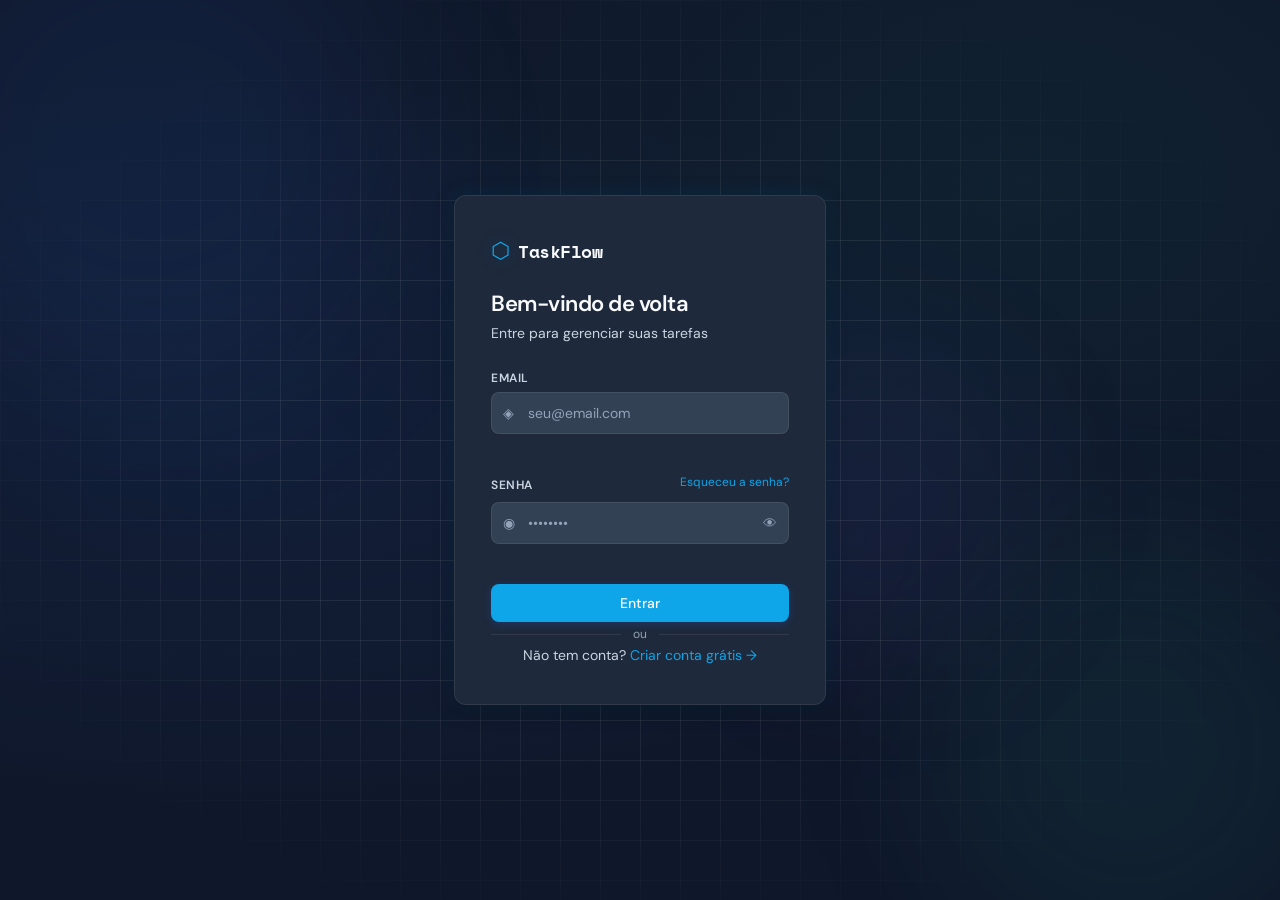
==== frontend/index.html @ a404d23e "forgot password" ====
<!DOCTYPE html>
<html lang="pt-BR">
<head>
    <meta charset="UTF-8">
    <meta name="viewport" content="width=device-width, initial-scale=1.0">
    <title>TaskFlow — Login</title>
    <link rel="preconnect" href="https://fonts.googleapis.com">
    <link href="https://fonts.googleapis.com/css2?family=Space+Mono:wght@400;700&family=DM+Sans:wght@300;400;500;600&display=swap" rel="stylesheet">
    <link rel="stylesheet" href="css/style.css">
</head>
<body class="auth-page">

    <div class="auth-bg">
        <div class="grid-overlay"></div>
        <div class="orb orb-1"></div>
        <div class="orb orb-2"></div>
        <div class="orb orb-3"></div>
    </div>

    <div class="auth-container">
        <div class="auth-card" id="loginCard">
            <div class="auth-header">
                <div class="logo">
                    <span class="logo-icon">⬡</span>
                    <span class="logo-text">TaskFlow</span>
                </div>
                <h1 class="auth-title">Bem-vindo de volta</h1>
                <p class="auth-subtitle">Entre para gerenciar suas tarefas</p>
            </div>

            <div id="authAlert" class="alert hidden"></div>

            <form id="loginForm" class="auth-form" novalidate>
                <div class="field-group">
                    <label class="field-label" for="loginEmail">Email</label>
                    <div class="field-wrapper">
                        <span class="field-icon">◈</span>
                        <input type="email" id="loginEmail" name="email"
                               class="field-input" placeholder="seu@email.com" autocomplete="email">
                    </div>
                    <span class="field-error" id="loginEmailError"></span>
                </div>

                <div class="field-group">
                    <div style="display: flex; justify-content: space-between; align-items: center;">
                        <label class="field-label" for="loginPassword">Senha</label>
                        <button type="button" class="link-btn" style="font-size: 12px; margin-bottom: 6px;" onclick="forgotPassword()">Esqueceu a senha?</button>
                    </div>
                    <div class="field-wrapper">
                        <span class="field-icon">◉</span>
                        <input type="password" id="loginPassword" name="password"
                               class="field-input" placeholder="••••••••" autocomplete="current-password">
                        <button type="button" class="toggle-password" onclick="togglePassword('loginPassword')">
                            <span id="loginPasswordEye">👁</span>
                        </button>
                    </div>
                    <span class="field-error" id="loginPasswordError"></span>
                </div>

                <button type="submit" class="btn-primary" id="loginBtn">
                    <span class="btn-text">Entrar</span>
                    <span class="btn-loader hidden">⟳</span>
                </button>
            </form>

            <div class="auth-divider"><span>ou</span></div>

            <p class="auth-switch">
                Não tem conta?
                <button class="link-btn" onclick="showRegister()">Criar conta grátis →</button>
            </p>
        </div>

        <!-- REGISTER CARD -->
        <div class="auth-card hidden" id="registerCard">
            <div class="auth-header">
                <div class="logo">
                    <span class="logo-icon">⬡</span>
                    <span class="logo-text">TaskFlow</span>
                </div>
                <h1 class="auth-title">Criar conta</h1>
                <p class="auth-subtitle">Comece a organizar suas tarefas hoje</p>
            </div>

            <div id="registerAlert" class="alert hidden"></div>

            <form id="registerForm" class="auth-form" novalidate>
                <div class="field-group">
                    <label class="field-label" for="registerName">Nome completo</label>
                    <div class="field-wrapper">
                        <span class="field-icon">◈</span>
                        <input type="text" id="registerName" name="name"
                               class="field-input" placeholder="Seu nome" autocomplete="name">
                    </div>
                    <span class="field-error" id="registerNameError"></span>
                </div>

                <div class="field-group">
                    <label class="field-label" for="registerEmail">Email</label>
                    <div class="field-wrapper">
                        <span class="field-icon">◈</span>
                        <input type="email" id="registerEmail" name="email"
                               class="field-input" placeholder="seu@email.com" autocomplete="email">
                    </div>
                    <span class="field-error" id="registerEmailError"></span>
                </div>

                <div class="field-group">
                    <label class="field-label" for="registerPassword">Senha</label>
                    <div class="field-wrapper">
                        <span class="field-icon">◉</span>
                        <input type="password" id="registerPassword" name="password"
                               class="field-input" placeholder="Mín. 6 caracteres" autocomplete="new-password">
                        <button type="button" class="toggle-password" onclick="togglePassword('registerPassword')">
                            <span id="registerPasswordEye">👁</span>
                        </button>
                    </div>
                    <span class="field-error" id="registerPasswordError"></span>
                </div>

                <button type="submit" class="btn-primary" id="registerBtn">
                    <span class="btn-text">Criar conta</span>
                    <span class="btn-loader hidden">⟳</span>
                </button>
            </form>

            <div class="auth-divider"><span>ou</span></div>

            <p class="auth-switch">
                Já tem conta?
                <button class="link-btn" onclick="showLogin()">Fazer login →</button>
            </p>
        </div>
    </div>

    <script src="js/auth.js"></script>
</body>
</html>
---- frontend/css/style.css ----
/* ============================================================
   TaskFlow — Dark Mission Control Theme
   Fonts: Space Mono (mono/headings) + DM Sans (body)
   ============================================================ */

:root {
  --bg:          #0f172a;
  --bg-2:        #1e293b;
  --bg-3:        #334155;
  --bg-4:        #475569;
  --border:      rgba(255, 255, 255, 0.08);
  --border-glow: rgba(56, 189, 248, 0.3);
  --glass-bg:    rgba(30, 41, 59, 0.85);
  --glass-overlay: rgba(15, 23, 42, 0.8);

  --accent:      #0ea5e9;
  --accent-dim:  rgba(14, 165, 233, 0.15);
  --accent-glow: rgba(14, 165, 233, 0.3);
  --green:       #10b981;
  --green-dim:   rgba(16, 185, 129, 0.15);
  --yellow:      #f59e0b;
  --yellow-dim:  rgba(245, 158, 11, 0.15);
  --red:         #ef4444;
  --red-dim:     rgba(239, 68, 68, 0.15);

  --text:        #f8fafc;
  --text-2:      #cbd5e1;
  --text-3:      #94a3b8;

  --radius:      8px;
  --radius-lg:   12px;
  --shadow:      0 4px 20px rgba(0, 0, 0, 0.4);
  --shadow-glow: 0 0 20px rgba(14, 165, 233, 0.15);

  --sidebar-w:   260px;
  --topbar-h:    72px;
}

:root[data-theme="light"] {
  --bg:          #f8fafc;
  --bg-2:        #ffffff;
  --bg-3:        #f1f5f9;
  --bg-4:        #e2e8f0;
  --border:      rgba(0, 0, 0, 0.08);
  --border-glow: rgba(14, 165, 233, 0.2);
  --glass-bg:    rgba(255, 255, 255, 0.85);
  --glass-overlay: rgba(248, 250, 252, 0.8);

  --accent:      #0284c7;
  --accent-dim:  rgba(2, 132, 199, 0.1);
  --accent-glow: rgba(2, 132, 199, 0.2);
  --green:       #059669;
  --green-dim:   rgba(5, 150, 105, 0.1);
  --yellow:      #d97706;
  --yellow-dim:  rgba(217, 119, 6, 0.1);
  --red:         #dc2626;
  --red-dim:     rgba(220, 38, 38, 0.1);

  --text:        #0f172a;
  --text-2:      #475569;
  --text-3:      #64748b;

  --shadow:      0 4px 16px rgba(0, 0, 0, 0.06);
  --shadow-glow: 0 0 16px rgba(2, 132, 199, 0.1);
}

*, *::before, *::after { box-sizing: border-box; margin: 0; padding: 0; }

html { font-size: 15px; }

body {
  font-family: 'DM Sans', sans-serif;
  background: var(--bg);
  color: var(--text);
  min-height: 100vh;
  -webkit-font-smoothing: antialiased;
}

/* ============================================================
   SCROLLBAR
   ============================================================ */
::-webkit-scrollbar { width: 6px; }
::-webkit-scrollbar-track { background: transparent; }
::-webkit-scrollbar-thumb { background: var(--bg-4); border-radius: 3px; }
::-webkit-scrollbar-thumb:hover { background: var(--accent); }

/* ============================================================
   AUTH PAGE
   ============================================================ */
.auth-page { display: flex; align-items: center; justify-content: center; min-height: 100vh; overflow: hidden; }

.auth-bg {
  position: fixed; inset: 0; z-index: 0;
  background: radial-gradient(ellipse at 20% 50%, rgba(59,130,246,0.07) 0%, transparent 60%),
              radial-gradient(ellipse at 80% 20%, rgba(34,211,165,0.05) 0%, transparent 50%),
              var(--bg);
}

.grid-overlay {
  position: absolute; inset: 0;
  background-image:
    linear-gradient(var(--border) 1px, transparent 1px),
    linear-gradient(90deg, var(--border) 1px, transparent 1px);
  background-size: 40px 40px;
  mask-image: radial-gradient(ellipse at center, black 40%, transparent 80%);
}

.orb {
  position: absolute; border-radius: 50%;
  filter: blur(80px); pointer-events: none;
}
.orb-1 { width:500px; height:500px; background: rgba(59,130,246,0.08); top:-100px; left:-100px; }
.orb-2 { width:400px; height:400px; background: rgba(34,211,165,0.06); bottom:-50px; right:-50px; }
.orb-3 { width:300px; height:300px; background: rgba(139,92,246,0.05); top:40%; right:20%; }

.auth-container { position: relative; z-index: 1; width: 100%; max-width: 420px; padding: 24px; }

.auth-card {
  background: var(--bg-2);
  border: 1px solid var(--border);
  border-radius: var(--radius-lg);
  padding: 40px 36px;
  box-shadow: var(--shadow), var(--shadow-glow);
  animation: cardIn 0.4s cubic-bezier(0.16, 1, 0.3, 1);
}

@keyframes cardIn {
  from { opacity: 0; transform: translateY(20px) scale(0.97); }
  to   { opacity: 1; transform: translateY(0) scale(1); }
}

.logo {
  display: flex; align-items: center; gap: 8px; margin-bottom: 24px;
}
.logo-icon {
  font-size: 22px; color: var(--accent);
  text-shadow: 0 0 20px var(--accent-glow);
}
.logo-text {
  font-family: 'Space Mono', monospace;
  font-size: 18px; font-weight: 700;
  letter-spacing: -0.5px; color: var(--text);
}

.auth-title {
  font-size: 22px; font-weight: 600;
  letter-spacing: -0.5px; margin-bottom: 6px;
}
.auth-subtitle { color: var(--text-2); font-size: 14px; margin-bottom: 28px; }

/* ============================================================
   FORM FIELDS
   ============================================================ */
.auth-form, .modal-form { display: flex; flex-direction: column; gap: 18px; }

.field-group { display: flex; flex-direction: column; gap: 6px; }
.field-label { font-size: 12px; font-weight: 600; color: var(--text-2); letter-spacing: 0.5px; text-transform: uppercase; }

.field-wrapper {
  position: relative; display: flex; align-items: center;
}
.field-icon {
  position: absolute; left: 12px; color: var(--text-3); font-size: 14px; pointer-events: none;
}
.field-input {
  width: 100%;
  background: var(--bg-3);
  border: 1px solid var(--border);
  border-radius: var(--radius);
  color: var(--text);
  font-family: 'DM Sans', sans-serif;
  font-size: 14px;
  padding: 11px 14px 11px 36px;
  outline: none;
  transition: border-color 0.2s, box-shadow 0.2s, background 0.2s;
}
.field-input:not(.field-textarea):not(.field-select) { padding-left: 36px; }
.field-textarea { padding: 11px 14px; resize: vertical; min-height: 80px; }
.field-select  { padding: 11px 14px; cursor: pointer; appearance: none; background-image: url("data:image/svg+xml,%3Csvg xmlns='http://www.w3.org/2000/svg' width='12' height='12' fill='%238fa3c0' viewBox='0 0 16 16'%3E%3Cpath d='M8 11L2 5h12z'/%3E%3C/svg%3E"); background-repeat: no-repeat; background-position: right 12px center; }

.field-input::placeholder { color: var(--text-3); }
.field-input:focus {
  border-color: var(--accent);
  box-shadow: 0 0 0 3px var(--accent-dim);
  background: var(--bg-4);
}
.field-input.error { border-color: var(--red); box-shadow: 0 0 0 3px var(--red-dim); }
.field-error { font-size: 12px; color: var(--red); min-height: 16px; }

.toggle-password {
  position: absolute; right: 12px;
  background: none; border: none; cursor: pointer;
  color: var(--text-3); font-size: 14px;
  transition: color 0.2s;
}
.toggle-password:hover { color: var(--accent); }

/* ============================================================
   BUTTONS
   ============================================================ */
.btn-primary {
  display: flex; align-items: center; justify-content: center; gap: 8px;
  background: var(--accent);
  color: white;
  border: none; border-radius: var(--radius);
  font-family: 'DM Sans', sans-serif;
  font-size: 14px; font-weight: 500;
  padding: 10px 18px;
  cursor: pointer;
  transition: all 0.2s cubic-bezier(0.4, 0, 0.2, 1);
  box-shadow: 0 2px 8px rgba(37, 99, 235, 0.25);
  width: 100%;
}
.btn-primary:hover { background: #1d4ed8; box-shadow: 0 4px 12px rgba(37, 99, 235, 0.35); transform: translateY(-1px); }
.btn-primary:active { transform: scale(0.98); }
.btn-primary.small { width: auto; padding: 8px 16px; font-size: 13px; }
.btn-primary:disabled { opacity: 0.6; cursor: not-allowed; transform: none; }

.btn-ghost {
  background: transparent; border: 1px solid var(--border);
  color: var(--text-2); border-radius: var(--radius);
  font-family: 'DM Sans', sans-serif;
  font-size: 14px; font-weight: 500;
  padding: 10px 20px; cursor: pointer;
  transition: all 0.2s;
}
.btn-ghost:hover { border-color: var(--border-glow); color: var(--text); background: var(--bg-3); }

.btn-danger {
  background: var(--red); color: white; border: none;
  border-radius: var(--radius); font-family: 'DM Sans', sans-serif;
  font-size: 14px; font-weight: 600; padding: 10px 20px;
  cursor: pointer; transition: all 0.2s;
  box-shadow: 0 4px 16px rgba(239,68,68,0.3);
}
.btn-danger:hover { background: #dc2626; }

.btn-loader { animation: spin 0.8s linear infinite; display: inline-block; }
@keyframes spin { to { transform: rotate(360deg); } }

.link-btn {
  background: none; border: none; color: var(--accent);
  cursor: pointer; font-size: 14px; font-family: 'DM Sans', sans-serif;
  padding: 0; transition: color 0.2s;
}
.link-btn:hover { color: #60a5fa; text-decoration: underline; }

/* ============================================================
   AUTH EXTRAS
   ============================================================ */
.auth-divider {
  display: flex; align-items: center; gap: 12px; margin: 4px 0;
  color: var(--text-3); font-size: 12px;
}
.auth-divider::before, .auth-divider::after {
  content: ''; flex: 1; height: 1px; background: var(--border);
}

.auth-switch { text-align: center; color: var(--text-2); font-size: 14px; }

/* ============================================================
   ALERT
   ============================================================ */
.alert {
  padding: 12px 14px; border-radius: var(--radius);
  font-size: 13px; margin-bottom: 4px;
  animation: fadeIn 0.3s ease;
}
.alert.success { background: var(--green-dim); border: 1px solid rgba(34,211,165,0.3); color: var(--green); }
.alert.error   { background: var(--red-dim); border: 1px solid rgba(239,68,68,0.3); color: #fc8181; }
@keyframes fadeIn { from { opacity:0; transform:translateY(-4px); } to { opacity:1; transform:translateY(0); } }

/* ============================================================
   DASHBOARD LAYOUT
   ============================================================ */
.dashboard-page { display: flex; overflow: hidden; height: 100vh; }

.sidebar {
  width: var(--sidebar-w);
  background: var(--glass-bg);
  backdrop-filter: blur(12px);
  -webkit-backdrop-filter: blur(12px);
  border-right: 1px solid var(--border);
  display: flex; flex-direction: column;
  flex-shrink: 0;
  transition: width 0.25s ease, transform 0.25s ease;
  z-index: 100;
}

.sidebar-header {
  padding: 20px 20px 16px;
  border-bottom: 1px solid var(--border);
}

.sidebar-nav {
  flex: 1; padding: 16px 12px;
  display: flex; flex-direction: column; gap: 4px;
  overflow-y: auto;
}

.nav-item {
  display: flex; align-items: center; gap: 10px;
  background: transparent; border: none;
  color: var(--text-2); font-family: 'DM Sans', sans-serif;
  font-size: 14px; font-weight: 500;
  padding: 9px 12px; border-radius: 8px;
  cursor: pointer; text-align: left; width: 100%;
  transition: all 0.15s;
}
.nav-item:hover  { background: var(--bg-3); color: var(--text); }
.nav-item.active { background: var(--accent-dim); color: var(--accent); }
.nav-item.active .nav-icon { color: var(--accent); }
.nav-icon { font-size: 16px; width: 18px; text-align: center; }
.nav-badge {
  margin-left: auto; background: var(--bg-4);
  color: var(--text-2); font-size: 11px; font-weight: 600;
  padding: 2px 7px; border-radius: 10px;
  font-family: 'Space Mono', monospace;
}
.nav-item.active .nav-badge { background: var(--accent-dim); color: var(--accent); }

.sidebar-footer {
  padding: 14px 16px;
  border-top: 1px solid var(--border);
  display: flex; align-items: center; gap: 10px;
}
.user-card { flex: 1; display: flex; align-items: center; gap: 10px; overflow: hidden; }
.user-avatar {
  width: 32px; height: 32px; border-radius: 8px;
  background: var(--accent-dim); color: var(--accent);
  display: flex; align-items: center; justify-content: center;
  font-family: 'Space Mono', monospace; font-size: 13px; font-weight: 700;
  flex-shrink: 0;
}
.user-info { display: flex; flex-direction: column; overflow: hidden; }
.user-name  { font-size: 13px; font-weight: 600; white-space: nowrap; overflow: hidden; text-overflow: ellipsis; }
.user-email { font-size: 11px; color: var(--text-3); white-space: nowrap; overflow: hidden; text-overflow: ellipsis; }

.btn-logout {
  background: none; border: 1px solid var(--border);
  color: var(--text-3); border-radius: 6px;
  width: 30px; height: 30px; cursor: pointer;
  font-size: 14px; flex-shrink: 0;
  transition: all 0.2s;
}
.btn-logout:hover { border-color: var(--red); color: var(--red); background: var(--red-dim); }

/* ============================================================
   MAIN CONTENT
   ============================================================ */
.main-content {
  flex: 1; overflow-y: auto;
  display: flex; flex-direction: column;
}

.topbar {
  height: var(--topbar-h);
  display: flex; align-items: center; justify-content: space-between;
  padding: 0 28px; gap: 16px;
  background: var(--glass-bg);
  backdrop-filter: blur(12px);
  -webkit-backdrop-filter: blur(12px);
  border-bottom: 1px solid var(--border);
  position: sticky; top: 0; z-index: 50;
}
.topbar-left { display: flex; align-items: center; gap: 16px; flex: 1; }
.menu-toggle {
  background: none; border: none; color: var(--text-2);
  font-size: 18px; cursor: pointer;
  padding: 6px; border-radius: 6px; display: none;
}

.search-wrapper { position: relative; flex: 1; max-width: 360px; }
.search-icon { position: absolute; left: 12px; top: 50%; transform: translateY(-50%); color: var(--text-3); font-size: 15px; }
.search-input {
  width: 100%;
  background: var(--bg-3); border: 1px solid var(--border);
  border-radius: var(--radius); color: var(--text);
  font-family: 'DM Sans', sans-serif; font-size: 14px;
  padding: 8px 14px 8px 36px; outline: none;
  transition: all 0.2s;
}
.search-input::placeholder { color: var(--text-3); }
.search-input:focus { border-color: var(--accent); box-shadow: 0 0 0 3px var(--accent-dim); }

.btn-new-task {
  display: flex; align-items: center; gap: 6px;
  background: var(--accent); color: white; border: none;
  border-radius: var(--radius); font-family: 'DM Sans', sans-serif;
  font-size: 13px; font-weight: 600; padding: 8px 16px;
  cursor: pointer; white-space: nowrap;
  transition: all 0.2s;
  box-shadow: 0 4px 16px var(--accent-glow);
}
.btn-new-task:hover { background: #2563eb; }

/* ============================================================
   STATS
   ============================================================ */
.stats-section {
  display: grid; grid-template-columns: repeat(4, 1fr); gap: 16px;
  padding: 24px 28px 0;
}

.stat-card {
  background: var(--bg-2);
  border: 1px solid var(--border);
  border-radius: var(--radius-lg); padding: 20px;
  transition: transform 0.2s cubic-bezier(0.4, 0, 0.2, 1), border-color 0.2s, box-shadow 0.2s;
}
.stat-card:hover { transform: translateY(-2px); border-color: var(--border-glow); box-shadow: var(--shadow); }

.stat-value {
  font-family: 'Space Mono', monospace;
  font-size: 28px; font-weight: 700; color: var(--text);
  letter-spacing: -1px; margin-bottom: 4px;
}
.stat-label { font-size: 12px; color: var(--text-2); font-weight: 500; text-transform: uppercase; letter-spacing: 0.5px; margin-bottom: 12px; }
.stat-bar { height: 3px; background: var(--bg-4); border-radius: 2px; overflow: hidden; }
.stat-fill { height: 100%; border-radius: 2px; transition: width 0.6s cubic-bezier(0.34, 1.56, 0.64, 1); }
.stat-fill-todo     { background: var(--yellow); }
.stat-fill-progress { background: var(--accent); }
.stat-fill-done     { background: var(--green); }

/* ============================================================
   TASKS SECTION
   ============================================================ */
.tasks-section { padding: 24px 28px 40px; flex: 1; }

.tasks-header {
  display: flex; align-items: center; justify-content: space-between;
  margin-bottom: 20px;
}
.tasks-title {
  font-size: 18px; font-weight: 600; letter-spacing: -0.3px;
}
.sort-select {
  background: var(--bg-3); border: 1px solid var(--border);
  color: var(--text-2); border-radius: var(--radius);
  font-family: 'DM Sans', sans-serif; font-size: 13px;
  padding: 6px 12px; cursor: pointer; outline: none;
}

.empty-state {
  display: flex; flex-direction: column; align-items: center; gap: 12px;
  padding: 60px 20px; color: var(--text-3);
}
.empty-icon { font-size: 36px; opacity: 0.5; }
.empty-state p { font-size: 15px; }
.spin { animation: spin 1.5s linear infinite; }

/* ============================================================
   TASK GRID
   ============================================================ */
.task-grid {
  display: grid;
  grid-template-columns: repeat(auto-fill, minmax(290px, 1fr));
  gap: 14px;
}

.task-card {
  background: var(--bg-2);
  border: 1px solid var(--border);
  border-radius: var(--radius-lg); padding: 18px;
  display: flex; flex-direction: column; gap: 12px;
  transition: transform 0.2s cubic-bezier(0.4, 0, 0.2, 1), border-color 0.2s, box-shadow 0.2s;
  animation: cardIn 0.3s cubic-bezier(0.4, 0, 0.2, 1);
  cursor: default;
  position: relative;
  overflow: hidden;
}
.task-card::before {
  content: ''; position: absolute;
  left: 0; top: 0; bottom: 0; width: 3px;
}
.task-card.priority-HIGH::before  { background: var(--red); }
.task-card.priority-MEDIUM::before { background: var(--yellow); }
.task-card.priority-LOW::before   { background: var(--green); }

.task-card:hover { border-color: var(--border-glow); transform: translateY(-2px); box-shadow: 0 8px 24px rgba(0, 0, 0, 0.2); }

.task-card-header { display: flex; align-items: flex-start; justify-content: space-between; gap: 8px; }
.task-card-title {
  font-size: 14px; font-weight: 600; line-height: 1.4;
  flex: 1;
}
.task-card.status-DONE .task-card-title { text-decoration: line-through; color: var(--text-3); }

.task-card-actions { display: flex; gap: 4px; flex-shrink: 0; }
.task-action-btn {
  background: none; border: none; cursor: pointer;
  color: var(--text-3); font-size: 13px;
  padding: 4px 6px; border-radius: 6px;
  transition: all 0.15s;
}
.task-action-btn:hover { color: var(--accent); background: var(--accent-dim); }
.task-action-btn.delete:hover { color: var(--red); background: var(--red-dim); }

.task-card-desc { font-size: 13px; color: var(--text-2); line-height: 1.5; display: -webkit-box; -webkit-line-clamp: 2; -webkit-box-orient: vertical; overflow: hidden; }

.task-card-meta { display: flex; align-items: center; gap: 8px; flex-wrap: wrap; }

.task-badge {
  display: inline-flex; align-items: center; gap: 4px;
  font-size: 11px; font-weight: 600; padding: 3px 8px;
  border-radius: 20px; letter-spacing: 0.3px;
}
.badge-status-TODO       { background: var(--yellow-dim); color: var(--yellow); }
.badge-status-IN_PROGRESS{ background: var(--accent-dim); color: var(--accent); }
.badge-status-DONE       { background: var(--green-dim);  color: var(--green); }
.badge-priority-HIGH     { background: var(--red-dim);    color: var(--red); }
.badge-priority-MEDIUM   { background: var(--yellow-dim); color: var(--yellow); }
.badge-priority-LOW      { background: var(--green-dim);  color: var(--green); }

.task-due-date { font-size: 11px; color: var(--text-3); margin-left: auto; }
.task-due-date.overdue { color: var(--red); }

/* Status quick-change select */
.status-select {
  background: transparent; border: none;
  font-family: 'DM Sans', sans-serif; font-size: 11px;
  cursor: pointer; padding: 0; outline: none;
  color: inherit;
}

/* ============================================================
   MODAL
   ============================================================ */
.modal-overlay {
  position: fixed; inset: 0; z-index: 200;
  background: var(--glass-overlay);
  backdrop-filter: blur(4px);
  display: flex; align-items: center; justify-content: center;
  padding: 24px;
  animation: fadeIn 0.2s ease;
}

.modal-card {
  background: var(--bg-2);
  border: 1px solid var(--border);
  border-radius: var(--radius-lg); padding: 28px;
  width: 100%; max-width: 500px;
  box-shadow: 0 12px 40px rgba(0, 0, 0, 0.4);
  animation: cardIn 0.3s cubic-bezier(0.4, 0, 0.2, 1);
}
.modal-sm { max-width: 380px; }

.modal-header { display: flex; align-items: center; justify-content: space-between; margin-bottom: 20px; }
.modal-title  { font-size: 17px; font-weight: 600; letter-spacing: -0.3px; }
.modal-close  {
  background: none; border: none; color: var(--text-3);
  font-size: 16px; cursor: pointer; padding: 4px 8px;
  border-radius: 6px; transition: all 0.15s;
}
.modal-close:hover { color: var(--text); background: var(--bg-3); }

.modal-row { display: grid; grid-template-columns: 1fr 1fr; gap: 14px; }

.modal-actions { display: flex; justify-content: flex-end; gap: 10px; margin-top: 8px; }
.modal-actions .btn-primary { width: auto; }

.delete-confirm-text { color: var(--text-2); font-size: 14px; line-height: 1.6; margin-bottom: 20px; }

/* ============================================================
   UTILITIES
   ============================================================ */
.hidden { display: none !important; }

/* ============================================================
   RESPONSIVE
   ============================================================ */
@media (max-width: 900px) {
  .stats-section { grid-template-columns: repeat(2, 1fr); }
  .sidebar { position: fixed; left: 0; top: 0; bottom: 0; transform: translateX(-100%); }
  .sidebar.open { transform: translateX(0); }
  .menu-toggle { display: block; }
  .topbar { padding: 0 16px; }
  .tasks-section, .stats-section { padding-left: 16px; padding-right: 16px; }
}
@media (max-width: 560px) {
  .stats-section { grid-template-columns: repeat(2, 1fr); gap: 10px; }
  .modal-row { grid-template-columns: 1fr; }
  .auth-card { padding: 28px 20px; }
}
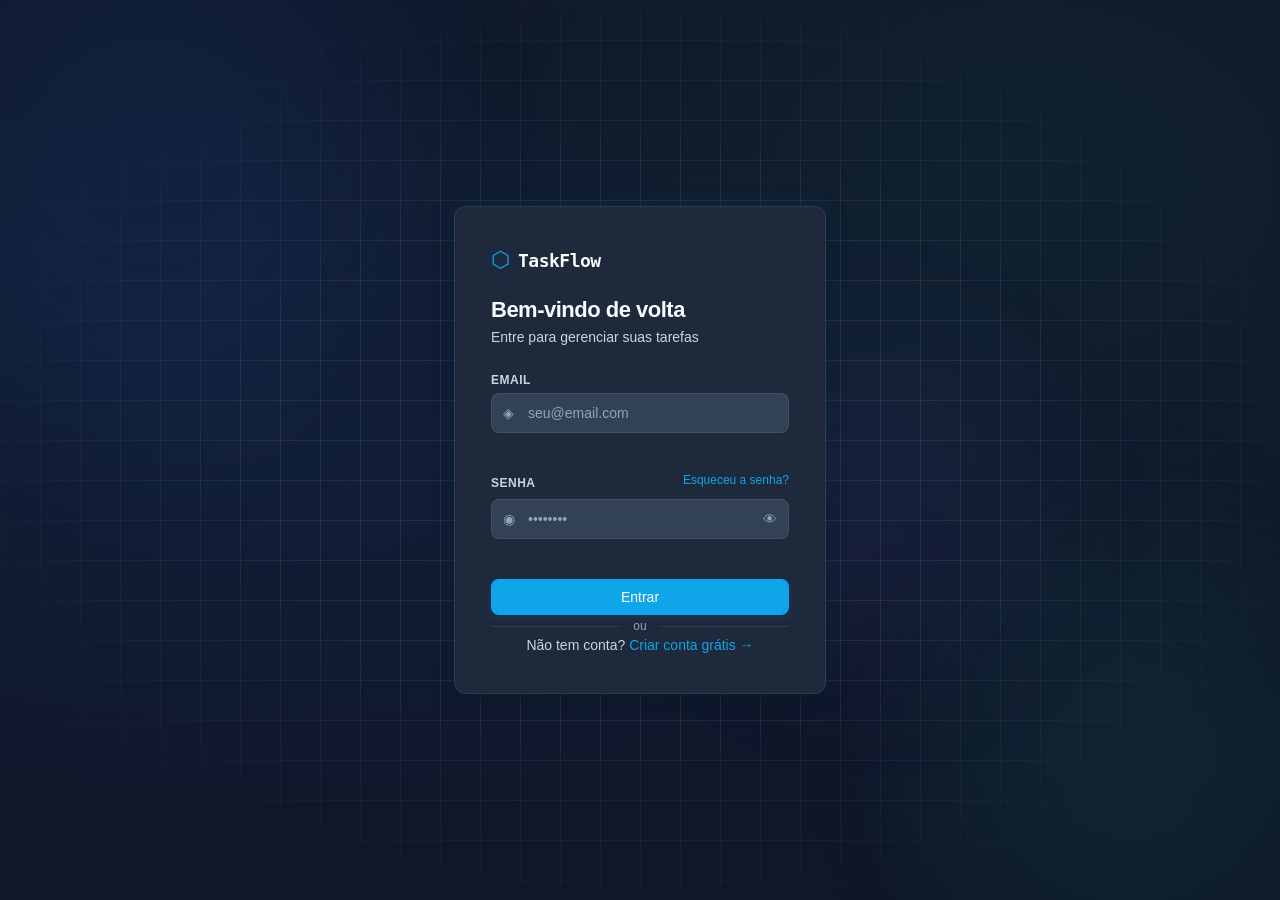
==== commit bd0d75ea: "Frontend update" ====
--- a/frontend/index.html
+++ b/frontend/index.html
@@ -4,6 +4,7 @@
     <meta charset="UTF-8">
     <meta name="viewport" content="width=device-width, initial-scale=1.0">
     <title>TaskFlow — Login</title>
+    <meta http-equiv="Content-Security-Policy" content="default-src 'self'; script-src 'self'; style-src 'self' 'unsafe-inline' https://fonts.googleapis.com; font-src 'self' https://fonts.gstatic.com; connect-src 'self' http://localhost:8080 https://task-manager-with-login.onrender.com; img-src 'self' data: blob:;">
     <link rel="preconnect" href="https://fonts.googleapis.com">
     <link href="https://fonts.googleapis.com/css2?family=Space+Mono:wght@400;700&family=DM+Sans:wght@300;400;500;600&display=swap" rel="stylesheet">
     <link rel="stylesheet" href="css/style.css">
@@ -44,13 +45,13 @@
                 <div class="field-group">
                     <div style="display: flex; justify-content: space-between; align-items: center;">
                         <label class="field-label" for="loginPassword">Senha</label>
-                        <button type="button" class="link-btn" style="font-size: 12px; margin-bottom: 6px;" onclick="forgotPassword()">Esqueceu a senha?</button>
+                        <a href="forgot_password.html" class="link-btn" style="font-size: 12px; margin-bottom: 6px; text-decoration: none;">Esqueceu a senha?</a>
                     </div>
                     <div class="field-wrapper">
                         <span class="field-icon">◉</span>
                         <input type="password" id="loginPassword" name="password"
                                class="field-input" placeholder="••••••••" autocomplete="current-password">
-                        <button type="button" class="toggle-password" onclick="togglePassword('loginPassword')">
+                        <button type="button" class="toggle-password" data-target="loginPassword">
                             <span id="loginPasswordEye">👁</span>
                         </button>
                     </div>
@@ -67,7 +68,7 @@
 
             <p class="auth-switch">
                 Não tem conta?
-                <button class="link-btn" onclick="showRegister()">Criar conta grátis →</button>
+                <button type="button" class="link-btn" id="btnShowRegister">Criar conta grátis →</button>
             </p>
         </div>
 
@@ -111,7 +112,7 @@
                         <span class="field-icon">◉</span>
                         <input type="password" id="registerPassword" name="password"
                                class="field-input" placeholder="Mín. 6 caracteres" autocomplete="new-password">
-                        <button type="button" class="toggle-password" onclick="togglePassword('registerPassword')">
+                        <button type="button" class="toggle-password" data-target="registerPassword">
                             <span id="registerPasswordEye">👁</span>
                         </button>
                     </div>
@@ -128,7 +129,7 @@
 
             <p class="auth-switch">
                 Já tem conta?
-                <button class="link-btn" onclick="showLogin()">Fazer login →</button>
+                <button type="button" class="link-btn" id="btnShowLogin">Fazer login →</button>
             </p>
         </div>
     </div>
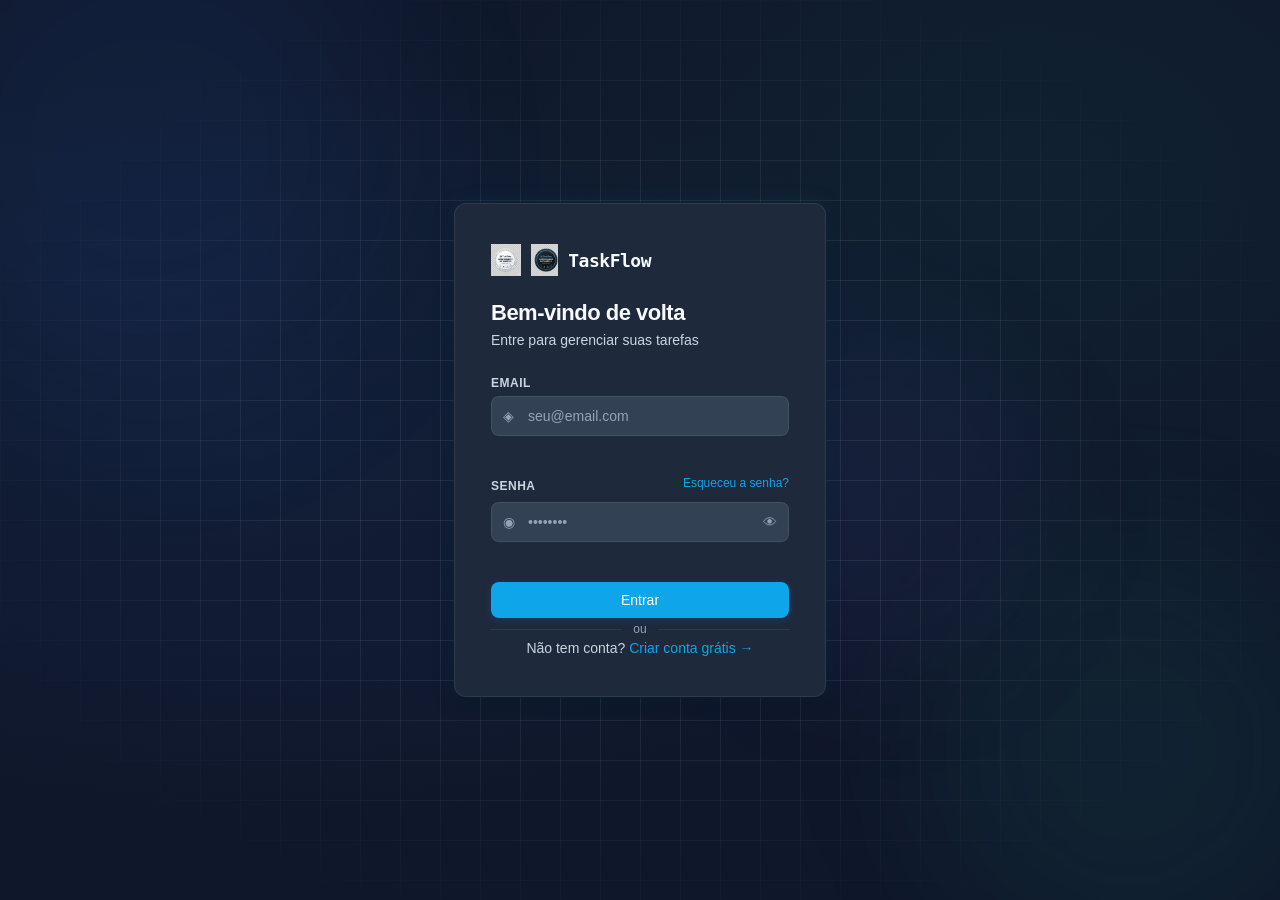
==== commit 4b741062: "update" ====
--- a/frontend/index.html
+++ b/frontend/index.html
@@ -22,7 +22,8 @@
         <div class="auth-card" id="loginCard">
             <div class="auth-header">
                 <div class="logo">
-                    <span class="logo-icon">⬡</span>
+                    <img src="assets/Light%20Theme.png" class="logo-img light-theme-logo" alt="TaskFlow Logo">
+                    <img src="assets/Dark%20theme.png" class="logo-img dark-theme-logo" alt="TaskFlow Logo">
                     <span class="logo-text">TaskFlow</span>
                 </div>
                 <h1 class="auth-title">Bem-vindo de volta</h1>
@@ -76,7 +77,8 @@
         <div class="auth-card hidden" id="registerCard">
             <div class="auth-header">
                 <div class="logo">
-                    <span class="logo-icon">⬡</span>
+                    <img src="assets/Light%20Theme.png" class="logo-img light-theme-logo" alt="TaskFlow Logo">
+                    <img src="assets/Dark%20theme.png" class="logo-img dark-theme-logo" alt="TaskFlow Logo">
                     <span class="logo-text">TaskFlow</span>
                 </div>
                 <h1 class="auth-title">Criar conta</h1>
--- a/frontend/css/style.css
+++ b/frontend/css/style.css
@@ -130,12 +130,21 @@
 }
 
 .logo {
-  display: flex; align-items: center; gap: 8px; margin-bottom: 24px;
-}
-.logo-icon {
-  font-size: 22px; color: var(--accent);
-  text-shadow: 0 0 20px var(--accent-glow);
-}
+  display: flex; align-items: center; gap: 10px; margin-bottom: 24px;
+}
+.logo-img {
+  height: 32px;
+  width: auto;
+  display: block;
+}
+
+/* Theme-based logo visibility */
+[data-theme="dark"] .light-theme-logo { display: none; }
+[data-theme="dark"] .dark-theme-logo  { display: block; }
+
+[data-theme="light"] .dark-theme-logo { display: none; }
+[data-theme="light"] .light-theme-logo { display: block; }
+
 .logo-text {
   font-family: 'Space Mono', monospace;
   font-size: 18px; font-weight: 700;
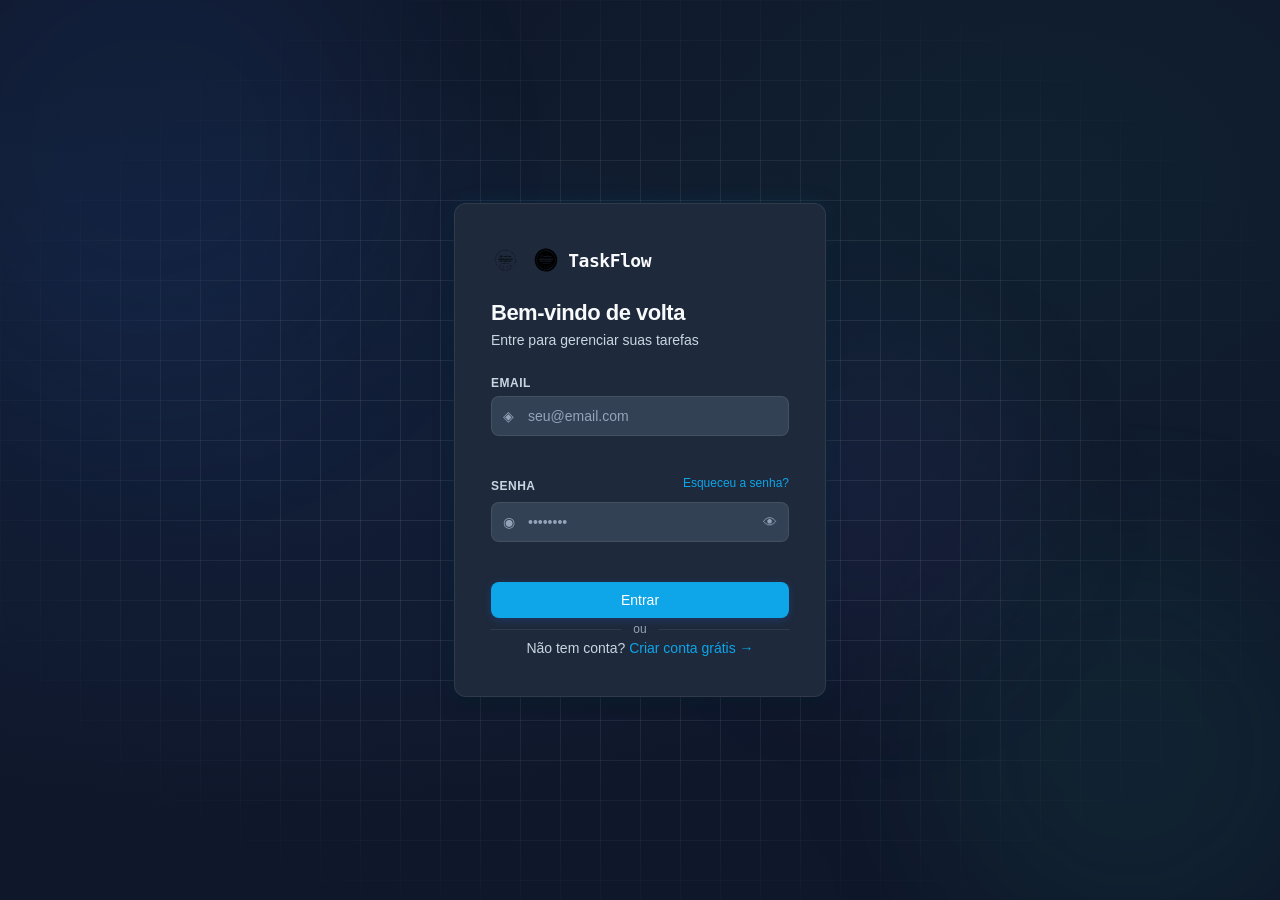
==== commit 40995687: "update" ====
--- a/frontend/index.html
+++ b/frontend/index.html
@@ -22,8 +22,8 @@
         <div class="auth-card" id="loginCard">
             <div class="auth-header">
                 <div class="logo">
-                    <img src="assets/Light%20Theme.png" class="logo-img light-theme-logo" alt="TaskFlow Logo">
-                    <img src="assets/Dark%20theme.png" class="logo-img dark-theme-logo" alt="TaskFlow Logo">
+                    <img src="assets/Light-Theme.svg" class="logo-img light-theme-logo" alt="TaskFlow Logo">
+                    <img src="assets/Dark-theme.svg" class="logo-img dark-theme-logo" alt="TaskFlow Logo">
                     <span class="logo-text">TaskFlow</span>
                 </div>
                 <h1 class="auth-title">Bem-vindo de volta</h1>
@@ -77,8 +77,8 @@
         <div class="auth-card hidden" id="registerCard">
             <div class="auth-header">
                 <div class="logo">
-                    <img src="assets/Light%20Theme.png" class="logo-img light-theme-logo" alt="TaskFlow Logo">
-                    <img src="assets/Dark%20theme.png" class="logo-img dark-theme-logo" alt="TaskFlow Logo">
+                    <img src="assets/Light-Theme.svg" class="logo-img light-theme-logo" alt="TaskFlow Logo">
+                    <img src="assets/Dark-theme.svg" class="logo-img dark-theme-logo" alt="TaskFlow Logo">
                     <span class="logo-text">TaskFlow</span>
                 </div>
                 <h1 class="auth-title">Criar conta</h1>
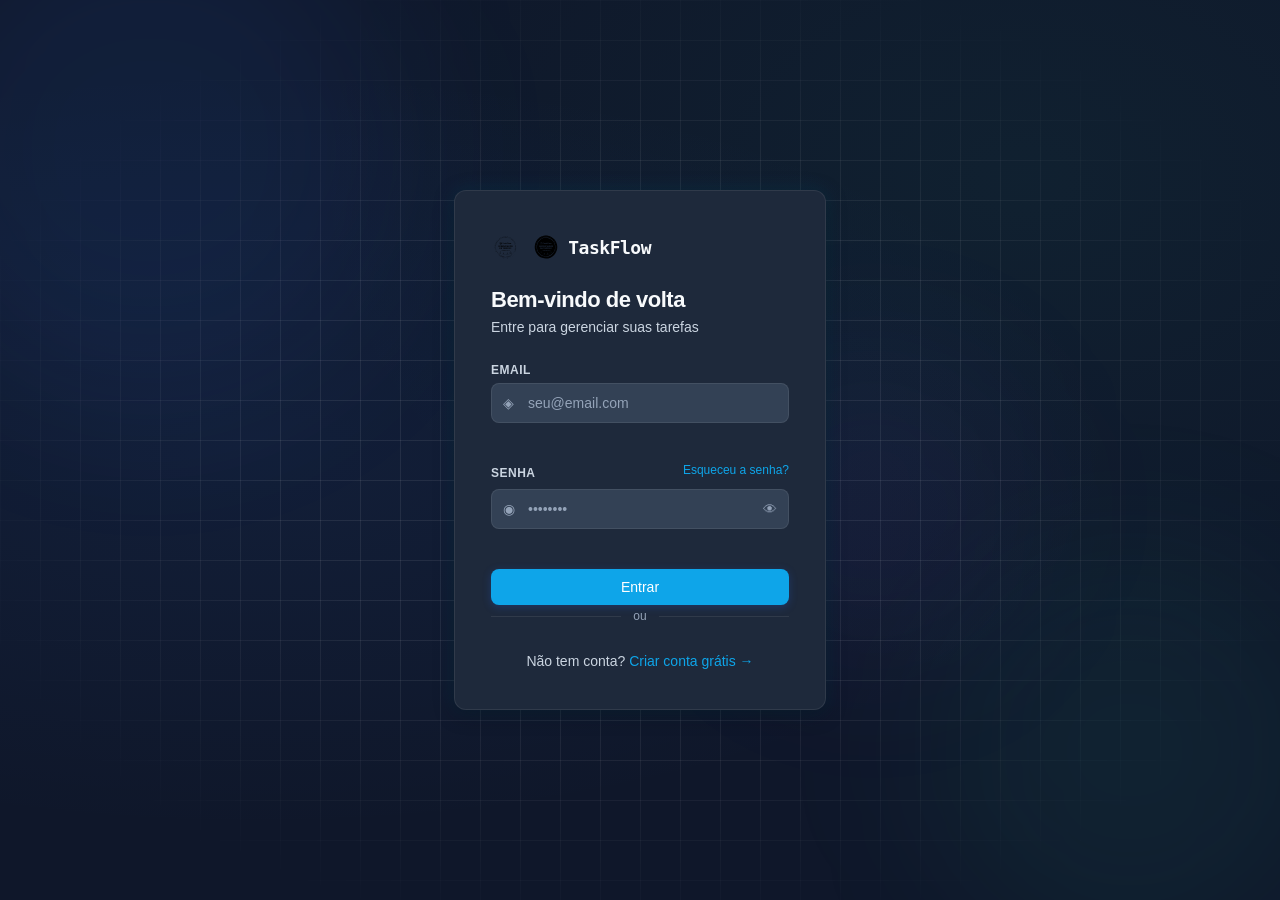
==== commit 38be1c25: "login google" ====
--- a/frontend/index.html
+++ b/frontend/index.html
@@ -4,10 +4,11 @@
     <meta charset="UTF-8">
     <meta name="viewport" content="width=device-width, initial-scale=1.0">
     <title>TaskFlow — Login</title>
-    <meta http-equiv="Content-Security-Policy" content="default-src 'self'; script-src 'self'; style-src 'self' 'unsafe-inline' https://fonts.googleapis.com; font-src 'self' https://fonts.gstatic.com; connect-src 'self' http://localhost:8080 https://task-manager-with-login.onrender.com; img-src 'self' data: blob:;">
+    <meta http-equiv="Content-Security-Policy" content="default-src 'self'; script-src 'self' https://accounts.google.com; style-src 'self' 'unsafe-inline' https://fonts.googleapis.com https://accounts.google.com; font-src 'self' https://fonts.gstatic.com; connect-src 'self' http://localhost:8080 https://task-manager-with-login.onrender.com https://accounts.google.com; img-src 'self' data: blob: https://lh3.googleusercontent.com; frame-src 'self' https://accounts.google.com;">
     <link rel="preconnect" href="https://fonts.googleapis.com">
     <link href="https://fonts.googleapis.com/css2?family=Space+Mono:wght@400;700&family=DM+Sans:wght@300;400;500;600&display=swap" rel="stylesheet">
     <link rel="stylesheet" href="css/style.css">
+    <script src="https://accounts.google.com/gsi/client" async defer></script>
 </head>
 <body class="auth-page">
 
@@ -67,6 +68,8 @@
 
             <div class="auth-divider"><span>ou</span></div>
 
+            <div class="google-btn-wrapper g-signin-target" data-type="signin"></div>
+
             <p class="auth-switch">
                 Não tem conta?
                 <button type="button" class="link-btn" id="btnShowRegister">Criar conta grátis →</button>
@@ -113,7 +116,7 @@
                     <div class="field-wrapper">
                         <span class="field-icon">◉</span>
                         <input type="password" id="registerPassword" name="password"
-                               class="field-input" placeholder="Mín. 6 caracteres" autocomplete="new-password">
+                               class="field-input" placeholder="Mín. 10 caract. complexos" autocomplete="new-password">
                         <button type="button" class="toggle-password" data-target="registerPassword">
                             <span id="registerPasswordEye">👁</span>
                         </button>
@@ -129,6 +132,8 @@
 
             <div class="auth-divider"><span>ou</span></div>
 
+            <div class="google-btn-wrapper g-signin-target" data-type="signup"></div>
+
             <p class="auth-switch">
                 Já tem conta?
                 <button type="button" class="link-btn" id="btnShowLogin">Fazer login →</button>
--- a/frontend/css/style.css
+++ b/frontend/css/style.css
@@ -591,3 +591,51 @@
   .modal-row { grid-template-columns: 1fr; }
   .auth-card { padding: 28px 20px; }
 }
+
+/* ============================================================
+   ADMIN PANEL PREMIUM STYLING
+   ============================================================ */
+.table-container {
+  overflow-x: auto;
+  box-shadow: var(--shadow);
+  border-radius: var(--radius-lg);
+  background: var(--bg-2);
+}
+.table-row-hover {
+  transition: background-color 0.15s ease;
+}
+.table-row-hover:hover {
+  background-color: rgba(255, 255, 255, 0.02) !important;
+}
+[data-theme="light"] .table-row-hover:hover {
+  background-color: rgba(15, 23, 42, 0.02) !important;
+}
+th {
+  font-family: 'Space Mono', monospace;
+  font-weight: 700;
+  letter-spacing: 0.5px;
+  text-transform: uppercase;
+  font-size: 11px;
+}
+tbody td {
+  border-top: 1px solid var(--border);
+}
+
+/* ─── GOOGLE LOGIN BUTTON INTEGRATION ─── */
+.google-btn-wrapper {
+  margin: 20px 0 10px 0;
+  width: 100%;
+  display: flex;
+  justify-content: center;
+  align-items: center;
+  transition: transform 0.2s ease, filter 0.2s ease;
+}
+
+.google-btn-wrapper:hover {
+  transform: translateY(-1px);
+}
+
+iframe[id^="g_id_"] {
+  border-radius: var(--radius) !important;
+  box-shadow: var(--shadow-glow) !important;
+}
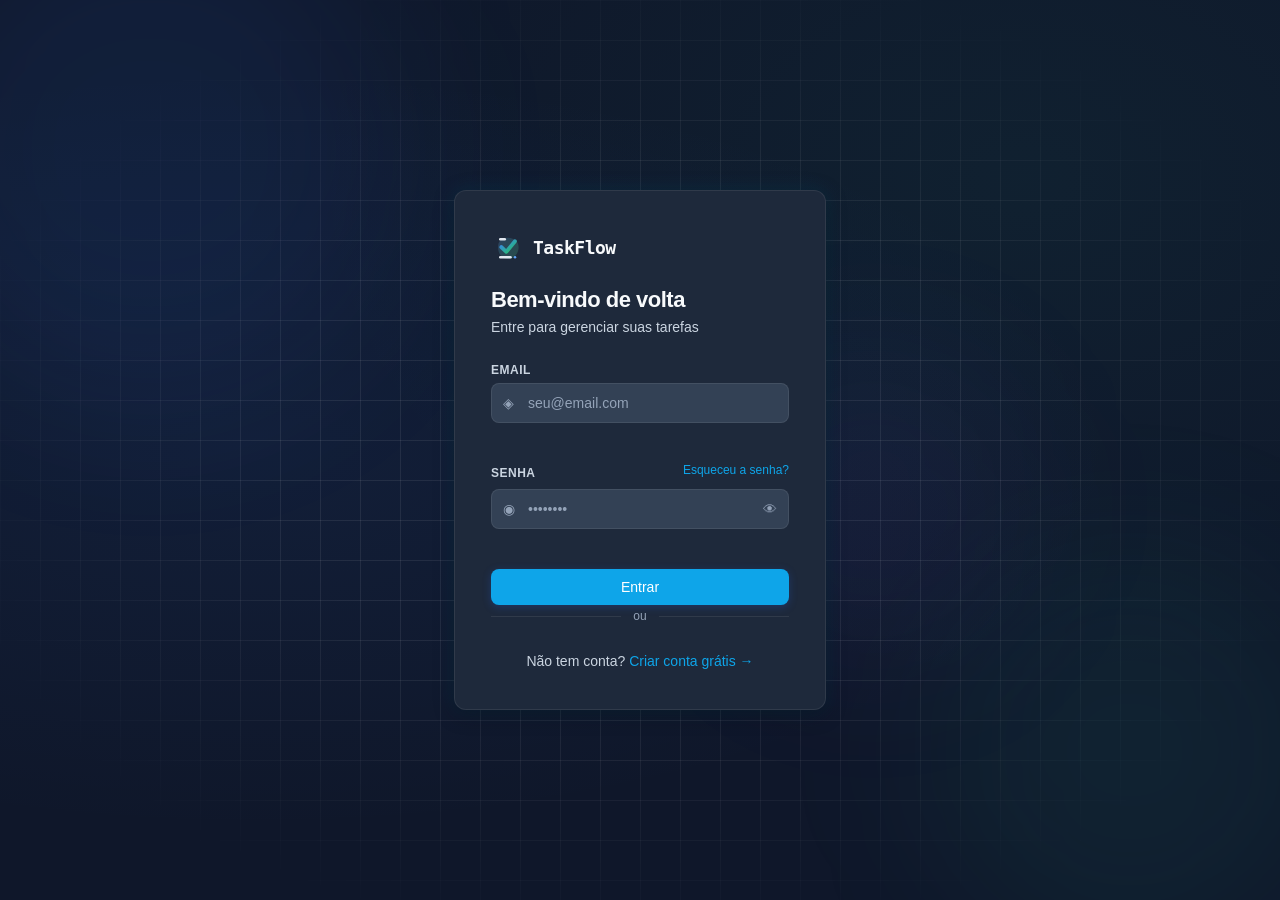
==== commit 108017b0: "photo" ====
--- a/frontend/index.html
+++ b/frontend/index.html
@@ -1,15 +1,20 @@
 <!DOCTYPE html>
 <html lang="pt-BR">
+
 <head>
     <meta charset="UTF-8">
     <meta name="viewport" content="width=device-width, initial-scale=1.0">
     <title>TaskFlow — Login</title>
-    <meta http-equiv="Content-Security-Policy" content="default-src 'self'; script-src 'self' https://accounts.google.com; style-src 'self' 'unsafe-inline' https://fonts.googleapis.com https://accounts.google.com; font-src 'self' https://fonts.gstatic.com; connect-src 'self' http://localhost:8080 https://task-manager-with-login.onrender.com https://accounts.google.com; img-src 'self' data: blob: https://lh3.googleusercontent.com; frame-src 'self' https://accounts.google.com;">
+    <meta http-equiv="Content-Security-Policy"
+        content="default-src 'self'; script-src 'self' https://accounts.google.com; style-src 'self' 'unsafe-inline' https://fonts.googleapis.com https://accounts.google.com; font-src 'self' https://fonts.gstatic.com; connect-src 'self' http://localhost:8080 https://task-manager-with-login.onrender.com https://accounts.google.com; img-src 'self' data: blob: https://lh3.googleusercontent.com; frame-src 'self' https://accounts.google.com;">
     <link rel="preconnect" href="https://fonts.googleapis.com">
-    <link href="https://fonts.googleapis.com/css2?family=Space+Mono:wght@400;700&family=DM+Sans:wght@300;400;500;600&display=swap" rel="stylesheet">
+    <link
+        href="https://fonts.googleapis.com/css2?family=Space+Mono:wght@400;700&family=DM+Sans:wght@300;400;500;600&display=swap"
+        rel="stylesheet">
     <link rel="stylesheet" href="css/style.css">
     <script src="https://accounts.google.com/gsi/client" async defer></script>
 </head>
+
 <body class="auth-page">
 
     <div class="auth-bg">
@@ -23,7 +28,6 @@
         <div class="auth-card" id="loginCard">
             <div class="auth-header">
                 <div class="logo">
-                    <img src="assets/Light-Theme.svg" class="logo-img light-theme-logo" alt="TaskFlow Logo">
                     <img src="assets/Dark-theme.svg" class="logo-img dark-theme-logo" alt="TaskFlow Logo">
                     <span class="logo-text">TaskFlow</span>
                 </div>
@@ -38,8 +42,8 @@
                     <label class="field-label" for="loginEmail">Email</label>
                     <div class="field-wrapper">
                         <span class="field-icon">◈</span>
-                        <input type="email" id="loginEmail" name="email"
-                               class="field-input" placeholder="seu@email.com" autocomplete="email">
+                        <input type="email" id="loginEmail" name="email" class="field-input" placeholder="seu@email.com"
+                            autocomplete="email">
                     </div>
                     <span class="field-error" id="loginEmailError"></span>
                 </div>
@@ -47,12 +51,13 @@
                 <div class="field-group">
                     <div style="display: flex; justify-content: space-between; align-items: center;">
                         <label class="field-label" for="loginPassword">Senha</label>
-                        <a href="forgot_password.html" class="link-btn" style="font-size: 12px; margin-bottom: 6px; text-decoration: none;">Esqueceu a senha?</a>
+                        <a href="forgot_password.html" class="link-btn"
+                            style="font-size: 12px; margin-bottom: 6px; text-decoration: none;">Esqueceu a senha?</a>
                     </div>
                     <div class="field-wrapper">
                         <span class="field-icon">◉</span>
-                        <input type="password" id="loginPassword" name="password"
-                               class="field-input" placeholder="••••••••" autocomplete="current-password">
+                        <input type="password" id="loginPassword" name="password" class="field-input"
+                            placeholder="••••••••" autocomplete="current-password">
                         <button type="button" class="toggle-password" data-target="loginPassword">
                             <span id="loginPasswordEye">👁</span>
                         </button>
@@ -95,8 +100,8 @@
                     <label class="field-label" for="registerName">Nome completo</label>
                     <div class="field-wrapper">
                         <span class="field-icon">◈</span>
-                        <input type="text" id="registerName" name="name"
-                               class="field-input" placeholder="Seu nome" autocomplete="name">
+                        <input type="text" id="registerName" name="name" class="field-input" placeholder="Seu nome"
+                            autocomplete="name">
                     </div>
                     <span class="field-error" id="registerNameError"></span>
                 </div>
@@ -105,8 +110,8 @@
                     <label class="field-label" for="registerEmail">Email</label>
                     <div class="field-wrapper">
                         <span class="field-icon">◈</span>
-                        <input type="email" id="registerEmail" name="email"
-                               class="field-input" placeholder="seu@email.com" autocomplete="email">
+                        <input type="email" id="registerEmail" name="email" class="field-input"
+                            placeholder="seu@email.com" autocomplete="email">
                     </div>
                     <span class="field-error" id="registerEmailError"></span>
                 </div>
@@ -115,8 +120,8 @@
                     <label class="field-label" for="registerPassword">Senha</label>
                     <div class="field-wrapper">
                         <span class="field-icon">◉</span>
-                        <input type="password" id="registerPassword" name="password"
-                               class="field-input" placeholder="Mín. 10 caract. complexos" autocomplete="new-password">
+                        <input type="password" id="registerPassword" name="password" class="field-input"
+                            placeholder="Mín. 10 caract. complexos" autocomplete="new-password">
                         <button type="button" class="toggle-password" data-target="registerPassword">
                             <span id="registerPasswordEye">👁</span>
                         </button>
@@ -143,4 +148,5 @@
 
     <script src="js/auth.js"></script>
 </body>
-</html>
+
+</html>
--- a/frontend/css/style.css
+++ b/frontend/css/style.css
@@ -639,3 +639,343 @@
   border-radius: var(--radius) !important;
   box-shadow: var(--shadow-glow) !important;
 }
+
+/* ============================================================
+   ⏱️ WIDGET POMODORO FLUTUANTE (TIME TRACKING)
+   ============================================================ */
+.pomodoro-widget {
+  position: fixed;
+  bottom: 24px;
+  right: 24px;
+  z-index: 999;
+  width: 320px;
+  background: var(--glass-bg);
+  border: 1px solid var(--border);
+  border-radius: var(--radius-lg);
+  box-shadow: 0 10px 30px rgba(0, 0, 0, 0.4), var(--shadow-glow);
+  backdrop-filter: blur(16px);
+  -webkit-backdrop-filter: blur(16px);
+  transition: all 0.35s cubic-bezier(0.16, 1, 0.3, 1);
+  overflow: hidden;
+}
+
+.pomodoro-widget.collapsed {
+  width: 56px;
+  height: 56px;
+  border-radius: 50%;
+  display: flex;
+  align-items: center;
+  justify-content: center;
+  cursor: pointer;
+}
+
+.pomodoro-widget.collapsed:hover {
+  transform: scale(1.05);
+  box-shadow: 0 0 25px var(--accent-glow);
+}
+
+.pomodoro-collapsed-bubble {
+  display: flex;
+  align-items: center;
+  justify-content: center;
+  font-size: 20px;
+  position: relative;
+  width: 100%;
+  height: 100%;
+}
+
+.pomodoro-collapsed-badge {
+  position: absolute;
+  top: -2px;
+  right: -2px;
+  width: 10px;
+  height: 10px;
+  background: var(--accent);
+  border-radius: 50%;
+  border: 2px solid var(--bg-2);
+  display: none;
+}
+
+.pomodoro-collapsed-badge.running {
+  display: block;
+  animation: pulse-glow 1.5s infinite;
+}
+
+@keyframes pulse-glow {
+  0% { transform: scale(0.9); opacity: 0.8; }
+  50% { transform: scale(1.2); opacity: 1; }
+  100% { transform: scale(0.9); opacity: 0.8; }
+}
+
+.pomodoro-expanded-content {
+  padding: 16px;
+  display: flex;
+  flex-direction: column;
+  gap: 12px;
+}
+
+.pomodoro-header {
+  display: flex;
+  align-items: center;
+  justify-content: space-between;
+}
+
+.pomodoro-title {
+  display: flex;
+  align-items: center;
+  gap: 8px;
+  font-size: 13px;
+  font-weight: 700;
+  text-transform: uppercase;
+  letter-spacing: 0.5px;
+  color: var(--text-2);
+}
+
+.pomodoro-control-top {
+  display: flex;
+  align-items: center;
+  gap: 6px;
+}
+
+.pomodoro-btn-close {
+  background: none;
+  border: none;
+  color: var(--text-3);
+  font-size: 14px;
+  cursor: pointer;
+  padding: 4px;
+  border-radius: 4px;
+  transition: all 0.2s;
+}
+
+.pomodoro-btn-close:hover {
+  color: var(--text);
+  background: var(--bg-3);
+}
+
+.pomodoro-task-badge {
+  font-size: 12px;
+  color: var(--accent);
+  background: var(--accent-dim);
+  padding: 6px 10px;
+  border-radius: var(--radius);
+  border: 1px solid rgba(14, 165, 233, 0.2);
+  overflow: hidden;
+  text-overflow: ellipsis;
+  white-space: nowrap;
+  font-weight: 500;
+}
+
+.pomodoro-timer-display {
+  display: flex;
+  flex-direction: column;
+  align-items: center;
+  justify-content: center;
+  padding: 10px 0;
+  position: relative;
+}
+
+.pomodoro-clock {
+  font-family: 'Space Mono', monospace;
+  font-size: 40px;
+  font-weight: 700;
+  letter-spacing: -1px;
+  color: var(--text);
+  text-shadow: 0 0 15px var(--accent-glow);
+}
+
+.pomodoro-modes {
+  display: flex;
+  justify-content: center;
+  gap: 6px;
+  background: var(--bg-3);
+  padding: 3px;
+  border-radius: 6px;
+}
+
+.pomodoro-mode-btn {
+  flex: 1;
+  background: transparent;
+  border: none;
+  color: var(--text-3);
+  font-size: 11px;
+  font-weight: 600;
+  padding: 6px 4px;
+  border-radius: 4px;
+  cursor: pointer;
+  transition: all 0.2s;
+  text-align: center;
+  white-space: nowrap;
+}
+
+.pomodoro-mode-btn.active {
+  background: var(--bg-4);
+  color: var(--text);
+}
+
+.pomodoro-widget.running .pomodoro-clock {
+  animation: clock-pulse 2s infinite ease-in-out;
+}
+
+@keyframes clock-pulse {
+  0% { opacity: 0.95; }
+  50% { opacity: 1; }
+  100% { opacity: 0.95; }
+}
+
+.pomodoro-controls {
+  display: flex;
+  justify-content: center;
+  align-items: center;
+  gap: 14px;
+}
+
+.pomodoro-btn-round {
+  width: 38px;
+  height: 38px;
+  border-radius: 50%;
+  background: var(--bg-3);
+  border: 1px solid var(--border);
+  color: var(--text-2);
+  display: flex;
+  align-items: center;
+  justify-content: center;
+  cursor: pointer;
+  transition: all 0.2s;
+  font-size: 14px;
+}
+
+.pomodoro-btn-round:hover {
+  background: var(--bg-4);
+  color: var(--text);
+  border-color: var(--border-glow);
+}
+
+.pomodoro-btn-round.play-pause {
+  width: 48px;
+  height: 48px;
+  background: var(--accent);
+  color: white;
+  border: none;
+  box-shadow: 0 4px 12px var(--accent-glow);
+  font-size: 18px;
+}
+
+.pomodoro-btn-round.play-pause:hover {
+  background: #2563eb;
+  transform: scale(1.05);
+}
+
+/* --- Detalhes do Modal: Progresso de Time Tracking --- */
+.detail-timer-section {
+  display: flex;
+  flex-direction: column;
+  gap: 8px;
+  background: var(--bg-3);
+  padding: 12px 14px;
+  border-radius: var(--radius);
+  border: 1px solid var(--border);
+  margin-top: 10px;
+}
+
+.detail-timer-header {
+  display: flex;
+  align-items: center;
+  justify-content: space-between;
+  font-size: 13px;
+  font-weight: 500;
+  color: var(--text-2);
+}
+
+.detail-timer-actions {
+  display: flex;
+  align-items: center;
+  gap: 8px;
+}
+
+.btn-detail-focus {
+  background: var(--accent-dim);
+  border: 1px solid rgba(14, 165, 233, 0.3);
+  color: var(--accent);
+  font-size: 11px;
+  font-weight: 600;
+  padding: 4px 8px;
+  border-radius: 4px;
+  cursor: pointer;
+  transition: all 0.2s;
+}
+
+.btn-detail-focus:hover {
+  background: var(--accent);
+  color: white;
+}
+
+.timer-progress-track {
+  height: 6px;
+  background: var(--bg-4);
+  border-radius: 3px;
+  overflow: hidden;
+  position: relative;
+}
+
+.timer-progress-fill {
+  height: 100%;
+  background: var(--accent);
+  border-radius: 3px;
+  width: 0%;
+  transition: width 0.5s ease;
+}
+
+.timer-progress-fill.overrun {
+  background: var(--yellow);
+}
+
+.manual-time-input-group {
+  display: flex;
+  align-items: center;
+  gap: 8px;
+  margin-top: 6px;
+}
+
+.manual-time-input {
+  width: 70px;
+  background: var(--bg-4);
+  border: 1px solid var(--border);
+  border-radius: 4px;
+  color: var(--text);
+  font-size: 12px;
+  padding: 4px 6px;
+  text-align: center;
+  outline: none;
+}
+
+.manual-time-input:focus {
+  border-color: var(--accent);
+}
+
+.btn-manual-time-save {
+  background: var(--bg-4);
+  border: 1px solid var(--border);
+  color: var(--text-2);
+  font-size: 11px;
+  font-weight: 600;
+  padding: 4px 8px;
+  border-radius: 4px;
+  cursor: pointer;
+  transition: all 0.2s;
+}
+
+.btn-manual-time-save:hover {
+  border-color: var(--border-glow);
+  color: var(--text);
+  background: var(--bg-3);
+}
+
+/* Responsividade Mobile do Widget */
+@media (max-width: 560px) {
+  .pomodoro-widget {
+    bottom: 16px;
+    right: 16px;
+    width: 280px;
+  }
+}
